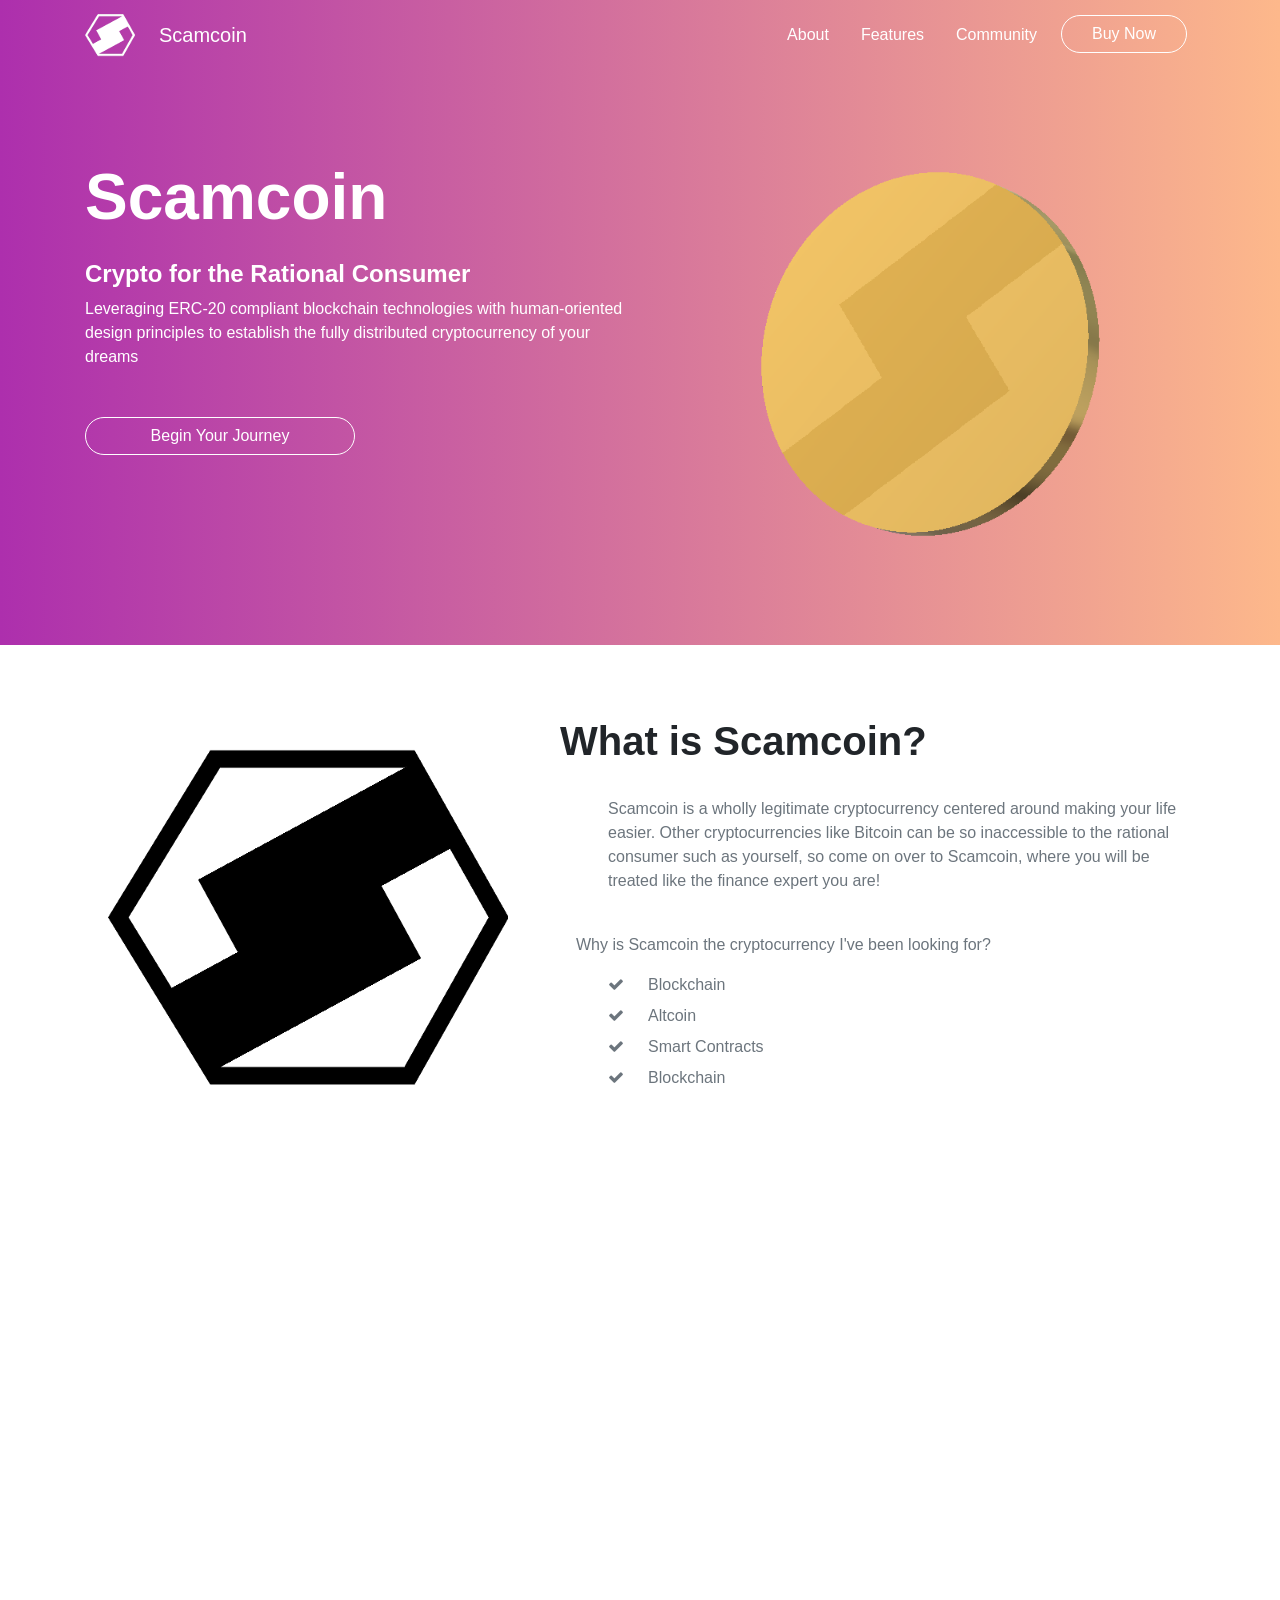
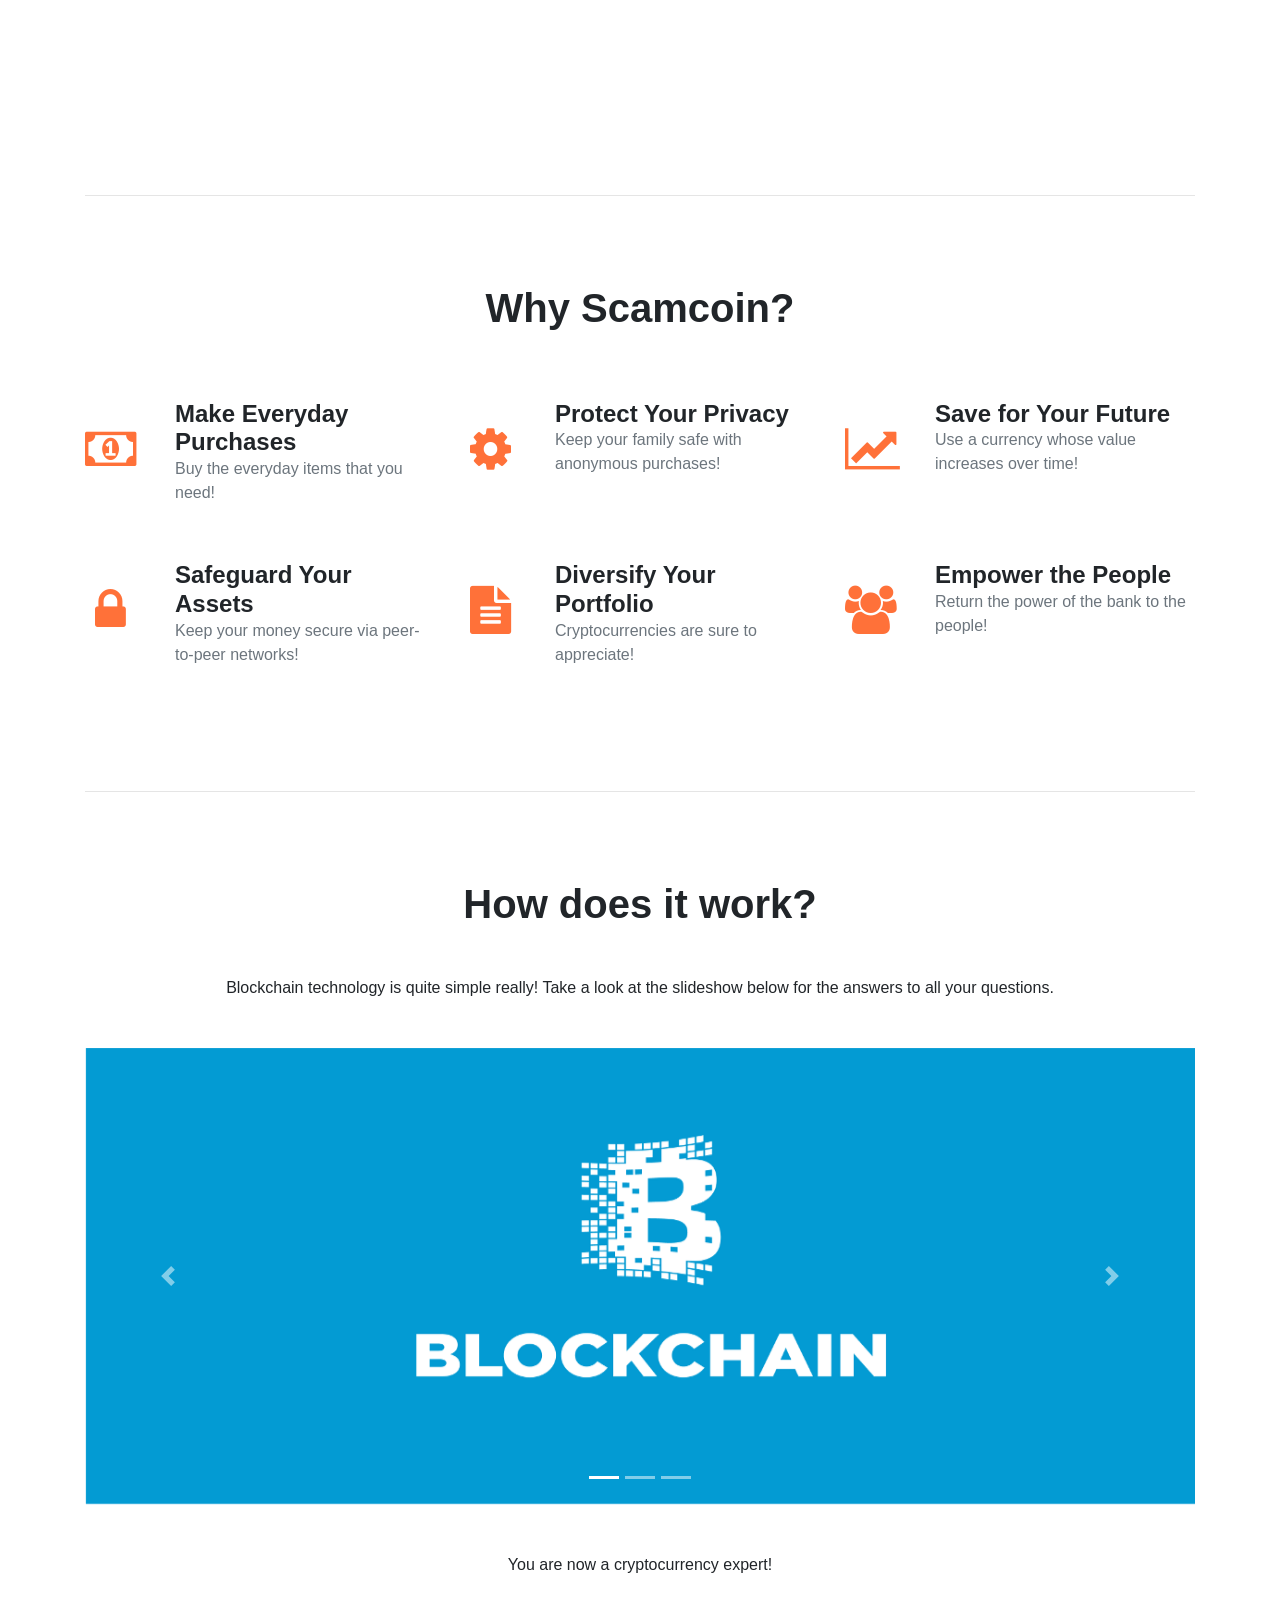
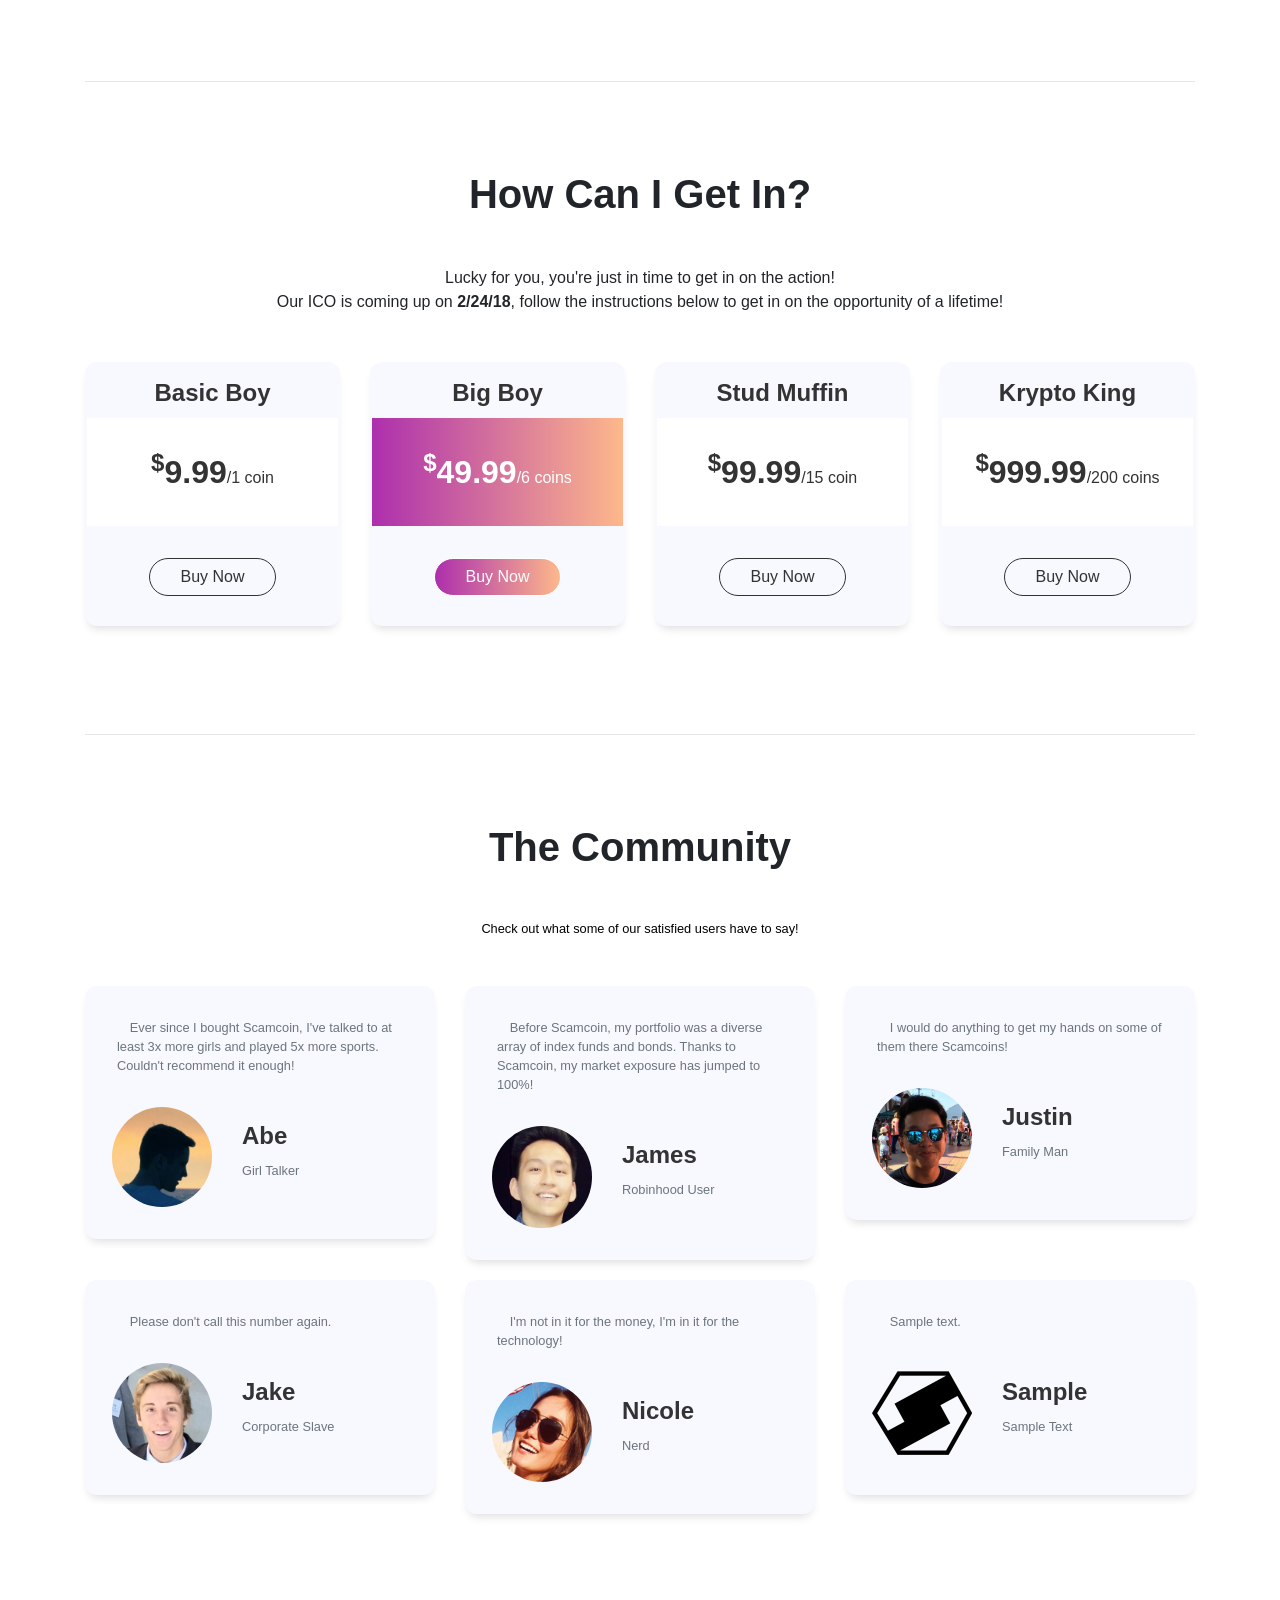
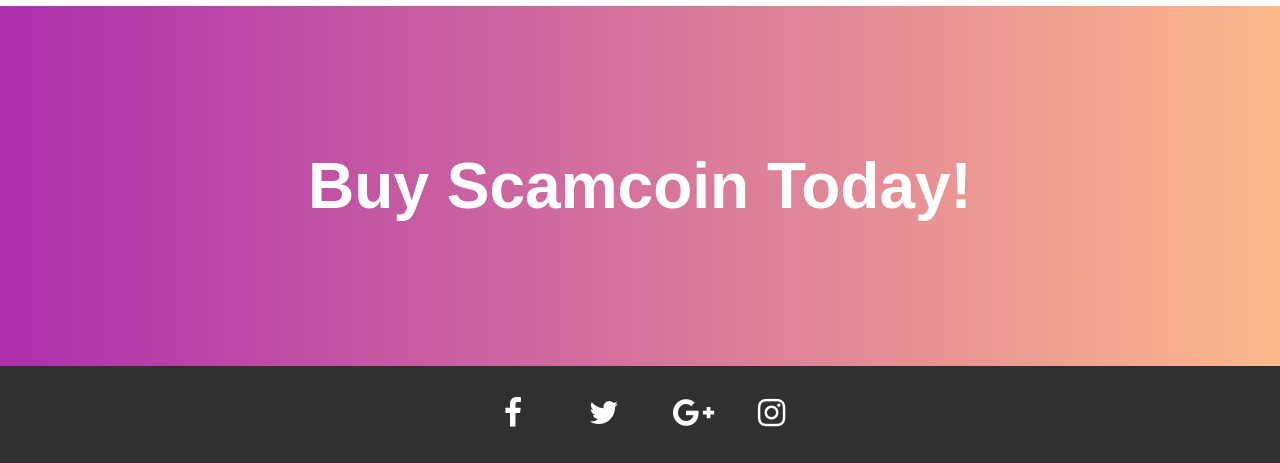
==== index.html @ c5a089b9 "init" ====
<!DOCTYPE html>
<html lang="en">

<head>
	<title>Scamcoin</title>
	<meta name="description" content="A cryptocurrency for the rational consumer"/>
	<meta name="viewport" content="width=device-width, initial-scale=1, maximum-scale=1, user-scalable=no">
	<link href="https://maxcdn.bootstrapcdn.com/bootstrap/4.0.0/css/bootstrap.min.css" rel="stylesheet">
	<link href="https://maxcdn.bootstrapcdn.com/font-awesome/4.7.0/css/font-awesome.min.css" rel="stylesheet">
	<link href="styles/main.css" rel="stylesheet">
</head>

<body>
	<header class="color-change text-white">
		<nav class="color-change navbar navbar-expand-md fixed-top">
			<div class="container">
				<a href="#page-top"><img class="pr-4" src="images/logo.png" alt="scam logo"></a>
				<a class="navbar-brand p-0 text-white" href="#page-top">Scamcoin</a>
				<div class="collapse navbar-collapse">
					<ul class="navbar-nav ml-auto">
						<li class="nav-item mx-2"><a class="nav-link text-white" href="#about">About</a></li>
						<li class="nav-item mx-2"><a class="nav-link text-white" href="#features">Features</a></li>
						<li class="nav-item mx-2"><a class="nav-link text-white" href="#community">Community</a></li>
						<li class="nav-item mx-2"><a class="btn btn-outline-neutral btn-round" href="#ico">Buy Now</a></li>
					</ul>
				</div>
			</div>
		</nav>
		<div id="page-top" class="container section">
			<div class="row navbar-offset">
				<div class="col-lg-6 col-md-12 col-sm-12">
					<h1 class="my-4">Scamcoin</h1>
					<h3>Crypto for the Rational Consumer</h3>
					<p class="py-2">Leveraging ERC-20 compliant blockchain technologies with human-oriented design principles to establish the fully distributed cryptocurrency of your dreams</p>
					<a class="col-lg-6 offset-lg-0 col-md-6 offset-md-3 col-sm-8 offset-sm-2 mt-4 btn btn-outline-neutral btn-round" href="#about">Begin Your Journey</a>
				</div>
				<div class="col-lg-6 col-md-12 col-sm-12">
					<img id="main-img" class="img-fluid" src="images/coin/coin1.png" alt="Image">
				</div>
			</div>
		</div>
	</header>

	<div id="about" class="container section">
		<div class="row">
			<div class="col-md-5 col-sm-12"><img id="logo" class="img-fluid" src="images/logoBlack.png" alt="Logo"/></div>
			<div class="col-md-7 col-sm-12">
				<h2 class="mb-2">What is Scamcoin?</h2>
				<p class="pl-5 pt-4 text-muted">Scamcoin is a wholly legitimate cryptocurrency centered around making your life easier. Other cryptocurrencies like Bitcoin can be so inaccessible to the rational consumer such as yourself, so come on over to Scamcoin, where you will be treated like the finance expert you are!</p>
				<p class="pl-3 pt-4 text-muted">Why is Scamcoin the cryptocurrency I've been looking for?</p>
				<ul class="my-2 pl-5 list-unstyled text-muted">
					<li class="about-list"><i class="fa fa-check pr-4"></i>Blockchain</li>
					<li class="about-list"><i class="fa fa-check pr-4"></i>Altcoin</li>
					<li class="about-list"><i class="fa fa-check pr-4"></i>Smart Contracts</li>
					<li class="about-list"><i class="fa fa-check pr-4"></i>Blockchain</li>
				</ul>
			</div>
		</div>
		<iframe id="promo-vid" width="80%" height="500" src="https://www.youtube.com/embed/GdoDyQt9dW0" frameborder="0" allow="encrypted-media" allowfullscreen></iframe>
	</div>

	<div class="container">
		<hr/>
	</div>

	<div id="features" class="container section">	
		<h2 class="mb-5 text-center">Why Scamcoin?</h2>
		<div class="row">
			<div class="col-lg-4 col-md-6 col-sm-12 use-block">
				<i class="fa fa-money"></i>
				<h4>Make Everyday Purchases</h4>
				<p class="text-muted">Buy the everyday items that you need!</p>
			</div>
			<div class="col-lg-4 col-md-6 col-sm-12 use-block">
				<i class="fa fa-cog"></i>
				<h4>Protect Your Privacy</h4>
				<p class="text-muted">Keep your family safe with anonymous purchases!</p>
			</div>
			<div class="col-lg-4 col-md-6 col-sm-12 use-block">
				<i class="fa fa-line-chart"></i>
				<h4>Save for Your Future</h4>
				<p class="text-muted">Use a currency whose value increases over time!</p>
			</div>
			<div class="col-lg-4 col-md-6 col-sm-12 use-block">
				<i class="fa fa-lock"></i>
				<h4>Safeguard Your Assets</h4>
				<p class="text-muted">Keep your money secure via peer-to-peer networks!</p>
			</div>
			<div class="col-lg-4 col-md-6 col-sm-12 use-block">
				<i class="fa fa-file-text"></i>
				<h4>Diversify Your Portfolio</h4>
				<p class="text-muted">Cryptocurrencies are sure to appreciate!</p>
			</div>
			<div class="col-lg-4 col-md-6 col-sm-12 use-block">
				<i class="fa fa-users"></i>
				<h4>Empower the People</h4>
				<p class="text-muted">Return the power of the bank to the people!</p>
			</div>
		</div>
	</div>

	<div class="container">
		<hr/>
	</div>

	<div class="container section text-center">
		<h2 class="mb-5">How does it work?</h2>
		<p class="mb-5">Blockchain technology is quite simple really! Take a look at the slideshow below for the answers to all your questions.</p>
		<div id="how-it-works-carousel" class="mb-5 carousel slide" data-ride="carousel">
			<ol class="carousel-indicators">
				<li data-target="#how-it-works-carousel" data-slide-to="0" class="active"></li>
				<li data-target="#how-it-works-carousel" data-slide-to="1"></li>
				<li data-target="#how-it-works-carousel" data-slide-to="2"></li>
			</ol>
			<div class="carousel-inner" role="listbox">
				<div class="carousel-item active">
					<img class="d-block w-100" src="images/info3.png" alt="Blockchain"/>
				</div>
				<div class="carousel-item">
					<img class="d-block w-100" src="images/info2.png" alt="Network"/>
				</div>
				<div class="carousel-item">
					<img class="d-block w-100" src="images/info1.png" alt="Handshake"/>
				</div>
			</div>
			<a class="carousel-control-prev" href="#how-it-works-carousel" role="button" data-slide="prev">
				<span class="carousel-control-prev-icon" aria-hidden="true"></span>
				<span class="sr-only">Previous</span>
			</a>
			<a class="carousel-control-next" href="#how-it-works-carousel" role="button" data-slide="next">
				<span class="carousel-control-next-icon" aria-hidden="true"></span>
				<span class="sr-only">Next</span>
			</a>
		</div>
		<p>You are now a cryptocurrency expert!</p>
	</div>

	<div class="container">
		<hr/>
	</div>

	<div id="ico" class="container section">
		<div class="text-center">
			<h2 class="mb-5">How Can I Get In?</h2>
			<p class="mb-5">Lucky for you, you're just in time to get in on the action!<br>Our ICO is coming up on <span style="font-weight:bold">2/24/18</span>, follow the instructions below to get in on the opportunity of a lifetime!</p>
		</div>
		<div class="row">
			<div class="col-lg-3 col-md-6">
				<div class="card text-center">
					<div class="card-body">
						<h5>Basic Boy</h5>
						<div class="price"><sup>$</sup>9.99<small>/1 coin</small></div>
					</div>
					<div class="card-footer">
						<a class="btn btn-outline-default btn-round" href="https://www.ethereum.org/" target="_blank">Buy Now</a>
					</div>
				</div>
			</div>
			<div class="col-lg-3 col-md-6">
				<div class="card text-center">
					<div class="card-body">
						<h5>Big Boy</h5>
						<div class="price recommended-package color-change"><sup>$</sup><span>49.99</span><small>/6 coins</small></div>
					</div>
					<div class="card-footer">
						<a class="btn btn-outline-neutral btn-round recommended-package color-change" class="btn btn-round color-change" href="https://www.ethereum.org/" target="_blank">Buy Now</a>
					</div>
				</div>
			</div>
			<div class="col-lg-3 col-md-6">
				<div class="card text-center">
					<div class="card-body">
						<h5>Stud Muffin</h5>
						<div class="price"><sup>$</sup>99.99<small>/15 coin</small></div>
					</div>
					<div class="card-footer">
						<a class="btn btn-outline-default btn-round" href="https://www.ethereum.org/" target="_blank">Buy Now</a>
					</div>
				</div>
			</div>
			<div class="col-lg-3 col-md-6">
				<div class="card text-center">
					<div class="card-body">
						<h5>Krypto King</h5>
						<div class="price"><sup>$</sup>999.99<small>/200 coins</small></div>
					</div>
					<div class="card-footer">
						<a class="btn btn-outline-default btn-round" href="https://www.ethereum.org/" target="_blank">Buy Now</a>
					</div>
				</div>
			</div>
		</div>
	</div>

	<div class="container">
		<hr/>
	</div>

	<div id="community" class="container section">
		<div class="text-center mb-5">
			<h2 class="mb-5">The Community</h2>
			<p>Check out what some of our satisfied users have to say!</p>
		</div>
		<div class="row">
			<div class="col-sm-12 col-md-6 col-lg-4">
				<div class="card">
					<p class="text-muted">&emsp;Ever since I bought Scamcoin, I've talked to at least 3x more girls and played 5x more sports. Couldn't recommend it enough!</p>
					<div class="row pt-3">
						<div class="col-xs-5"><img class="img-fluid" src="images/abe.png"/></div>
						<div class="col-xs-7">
							<h5>Abe</h5>
							<p class="text-muted">Girl Talker</p>
						</div>
					</div>
				</div>
			</div>
			<div class="col-sm-12 col-md-6 col-lg-4">
				<div class="card">
					<p class="text-muted">&emsp;Before Scamcoin, my portfolio was a diverse array of index funds and bonds. Thanks to Scamcoin, my market exposure has jumped to 100%!</p>
					<div class="row pt-3">
						<div class="col-xs-5"><img class="img-fluid" src="images/james.png"/></div>
						<div class="col-xs-7">
							<h5>James</h5>
							<p class="text-muted">Robinhood User</p>
						</div>
					</div>
				</div>
			</div>
			<div class="col-sm-12 col-md-6 col-lg-4">
				<div class="card">
					<p class="text-muted">&emsp;I would do anything to get my hands on some of them there Scamcoins!</p>
					<div class="row pt-3">
						<div class="col-xs-5"><img class="img-fluid" src="images/justin.png"/></div>
						<div class="col-xs-7">
							<h5>Justin</h5>
							<p class="text-muted">Family Man</p>
						</div>
					</div>
				</div>
			</div>
			<div id="row-buffer"></div>
			<div class="col-sm-12 col-md-6 col-lg-4">
				<div class="card">
					<p class="text-muted">&emsp;Please don't call this number again.</p>
					<div class="row pt-3">
						<div class="col-xs-5"><img class="img-fluid" src="images/jake.png"/></div>
						<div class="col-xs-7">
							<h5>Jake</h5>
							<p class="text-muted">Corporate Slave</p>
						</div>
					</div>
				</div>
			</div>
			<div class="col-sm-12 col-md-6 col-lg-4">
				<div class="card">
					<p class="text-muted">&emsp;I'm not in it for the money, I'm in it for the technology!</p>
					<div class="row pt-3">
						<div class="col-xs-5"><img class="img-fluid" src="images/nicole.png"/></div>
						<div class="col-xs-7">
							<h5>Nicole</h5>
							<p class="text-muted">Nerd</p>
						</div>
					</div>
				</div>
			</div>
			<div class="col-sm-12 col-md-6 col-lg-4">
				<div class="card">
					<p class="text-muted">&emsp;Sample text.</p>
					<div class="row pt-3">
						<div class="col-xs-5"><img class="img-fluid" src="images/logoBlack.png"/></div>
						<div class="col-xs-7">
							<h5>Sample</h5>
							<p class="text-muted">Sample Text</p>
						</div>
					</div>
				</div>
			</div>
		</div>
	</div>

	<div class="color-change">
		<div class="container text-center text-white outro">
			<h1>Buy Scamcoin Today!</h1>
		</div>
	</div>

	<footer>
		<div class="container">
			<div class="row text-center">
				<div class="col-md-12">
					<a class="btn btn-link" href="https://www.facebook.com/" target="_blank"><i class="fa fa-facebook fa-2x" aria-hidden="true"></i></a>
					<a class="btn btn-link" href="https://www.twitter.com/" target="_blank"><i class="fa fa-twitter fa-2x" aria-hidden="true"></i></a>
					<a class="btn btn-link" href="https://www.plus.google.com/" target="_blank"><i class="fa fa-google-plus fa-2x" aria-hidden="true"></i></a>
					<a class="btn btn-link" href="https://www.instagram.com/" target="_blank"><i class="fa fa-instagram fa-2x" aria-hidden="true"></i></a></div>
					<div class="col-md-12">
					</div>
				</div>
			</div>
		</footer>

		<script src="https://ajax.googleapis.com/ajax/libs/jquery/3.3.1/jquery.min.js"></script>
		<script src="https://maxcdn.bootstrapcdn.com/bootstrap/4.0.0/js/bootstrap.bundle.min.js"></script>
		<script src="js/animate.js" type="text/javascript" async></script>

	</body>
	</html>
---- styles/main.css ----
body,
p {
    font-family: "Roboto", sans-serif;
    font-size: 1rem;
    font-weight: 500;
}

h1,
h2,
h3,
h4,
h5 {
    font-family: "Roboto", sans-serif;
    font-weight: 600;
    font-size: 2.5rem;
    margin: 0px;
}

h1 {
    font-size: 4rem;
}

h3,
h4,
h5 {
    font-size: 1.5rem;
}

footer {
    background-color: #303030;
    display: flex;
    justify-content: center;
    /* align horizontal */
    align-items: center;
}

footer .btn {
    color: #fff;
    width: 80px;
    padding: 30px;
}

.btn {
    padding-right: 30px;
    padding-left: 30px;
}

.color-change {
    background: -webkit-linear-gradient(left top, #5634F6, #DB8EC0, #FECAD2);
    /* For Safari 5.1 to 6.0 */
    background: -o-linear-gradient(bottom right, #5634F6, #DB8EC0, #FECAD2);
    /* For Opera 11.1 to 12.0 */
    background: -moz-linear-gradient(bottom right, #5634F6, #DB8EC0, #FECAD2);
    /* For Firefox 3.6 to 15 */
    background: linear-gradient(to bottom right, #5634F6, #DB8EC0, #FECAD2);
}

.section {
    padding-top: 8vh;
    padding-bottom: 8vh;
}

.navbar {
    padding: 10px;
}

.navbar-offset {
    padding-top: 7vh;
}

.use-block {
    margin-top: 20px;
    margin-bottom: 20px;
}

.about-list {
    margin-bottom: 7px;
}

.text-muted {
    font-size: 1rem;
}

.price {
    background-color: #fff;
    font-weight: 600;
    font-size: 2rem;
    padding: 30px 0px 30px 0px;
}

.price small {
    font-size: 1rem;
}

.card .btn {
    color: #333333;
    border-color: #333333;
}

.card-body {
    padding: 2px;
    padding-top:
}

.card-footer {
    padding: 30px 0px 30px 0px;
}

.card h5 {
    padding-top: 15px;
    padding-bottom: 10px;
}

.recommended-package {
    color: #fff !important;
    border-color: #fff !important;
}

.outro {
    height: 40vh;
    display: flex;
    justify-content: center;
    /* align horizontal */
    align-items: center;
}

#logo {
    display: block;
    margin-left: auto;
    margin-right: auto;
    margin-bottom: 50px;
}

#about .fa {
    font-size: 1rem;
    margin-top: 0px;
    margin-right: 0px;
}

#features .fa {
    color: #ff7139;
    float: left;
    margin-right: 40px;
    margin-top: 25px;
    margin-bottom: 25px;
    width: 50px;
    text-align: center;
    font-size: 3rem;
}

#promo-vid {
    display: block;
    margin: 0 auto;
    margin-top: 40px;
}

#community img {
    border-radius: 100%;
    width: 100px;
    height: auto;
}

#community p {
    font-size: 0.8rem;
    color: #000;
}

#community h5 {
    margin-bottom: 0px;
    padding-bottom: 10px;
}

#community .card {
    padding-left: 2rem;
    padding-right: 2rem;
    padding-top: 2rem;
    padding-bottom: 2rem;
    border-radius: 12px;
}

#community img {
    margin-right: 30px;
    margin-left: 10px;
}

/* -------------------- Below from Creative Tim's Paper Kit -------------------- */

.btn-outline-neutral {
    border-color: #FFFFFF;
    color: #FFFFFF;
    opacity: 1;
    filter: alpha(opacity=100);
}

.btn-outline-neutral:hover,
.btn-outline-neutral:focus,
.btn-outline-neutral:active,
.btn-outline-neutral.active,
.open>.btn-outline-neutral.dropdown-toggle {
    background-color: #FFFFFF;
    color: rgba(255, 255, 255, 0.8);
    border-color: #FFFFFF;
}

.btn-outline-neutral:hover .caret,
.btn-outline-neutral:focus .caret,
.btn-outline-neutral:active .caret,
.btn-outline-neutral.active .caret,
.open>.btn-outline-neutral.dropdown-toggle .caret {
    border-top-color: rgba(255, 255, 255, 0.8);
}

.btn-outline-neutral .caret {
    border-top-color: #FFFFFF;
}

.btn-outline-neutral.disabled,
.btn-outline-neutral.disabled:hover,
.btn-outline-neutral.disabled:focus,
.btn-outline-neutral.disabled.focus,
.btn-outline-neutral.disabled:active,
.btn-outline-neutral.disabled.active,
.btn-outline-neutral:disabled,
.btn-outline-neutral:disabled:hover,
.btn-outline-neutral:disabled:focus,
.btn-outline-neutral:disabled.focus,
.btn-outline-neutral:disabled:active,
.btn-outline-neutral:disabled.active,
.btn-outline-neutral[disabled],
.btn-outline-neutral[disabled]:hover,
.btn-outline-neutral[disabled]:focus,
.btn-outline-neutral[disabled].focus,
.btn-outline-neutral[disabled]:active,
.btn-outline-neutral[disabled].active,
fieldset[disabled] .btn-outline-neutral,
fieldset[disabled] .btn-outline-neutral:hover,
fieldset[disabled] .btn-outline-neutral:focus,
fieldset[disabled] .btn-outline-neutral.focus,
fieldset[disabled] .btn-outline-neutral:active,
fieldset[disabled] .btn-outline-neutral.active {
    background-color: transparent;
    border-color: #FFFFFF;
}

.btn-outline-neutral:hover,
.btn-outline-neutral:focus {
    color: #403D39;
    background-color: #FFFFFF;
}

.btn-round {
    border-radius: 30px;
}

.btn-outline-default {
    border-color: #66615B;
    color: #66615B;
    opacity: 1;
    filter: alpha(opacity=100);
}

.btn-outline-default:hover,
.btn-outline-default:focus,
.btn-outline-default:active,
.btn-outline-default.active,
.open>.btn-outline-default.dropdown-toggle {
    background-color: #66615B;
    color: rgba(255, 255, 255, 0.8);
    border-color: #66615B;
}

.btn-outline-default:hover .caret,
.btn-outline-default:focus .caret,
.btn-outline-default:active .caret,
.btn-outline-default.active .caret,
.open>.btn-outline-default.dropdown-toggle .caret {
    border-top-color: rgba(255, 255, 255, 0.8);
}

.card {
    border-radius: 12px;
    box-shadow: 0 6px 10px -4px rgba(0, 0, 0, 0.15);
    background-color: #F8F8FF;
    color: #333333;
    margin-bottom: 20px;
    position: relative;
    z-index: 1;
    border: 0 none;
    -webkit-transition: transform 300ms cubic-bezier(0.34, 2, 0.6, 1), box-shadow 200ms ease;
    -moz-transition: transform 300ms cubic-bezier(0.34, 2, 0.6, 1), box-shadow 200ms ease;
    -o-transition: transform 300ms cubic-bezier(0.34, 2, 0.6, 1), box-shadow 200ms ease;
    -ms-transition: transform 300ms cubic-bezier(0.34, 2, 0.6, 1), box-shadow 200ms ease;
    transition: transform 300ms cubic-bezier(0.34, 2, 0.6, 1), box-shadow 200ms ease;
}

.card:not(.card-plain):hover {
    box-shadow: 0px 12px 19px -7px rgba(0, 0, 0, 0.3);
    transform: translateY(-10px);
    -webkit-transform: translateY(-10px);
    -ms-transform: translateY(-10px);
    -moz-transform: translateY(-10px);
}

.card .card-footer {
    background: transparent;
    border-top: 0 none;
}
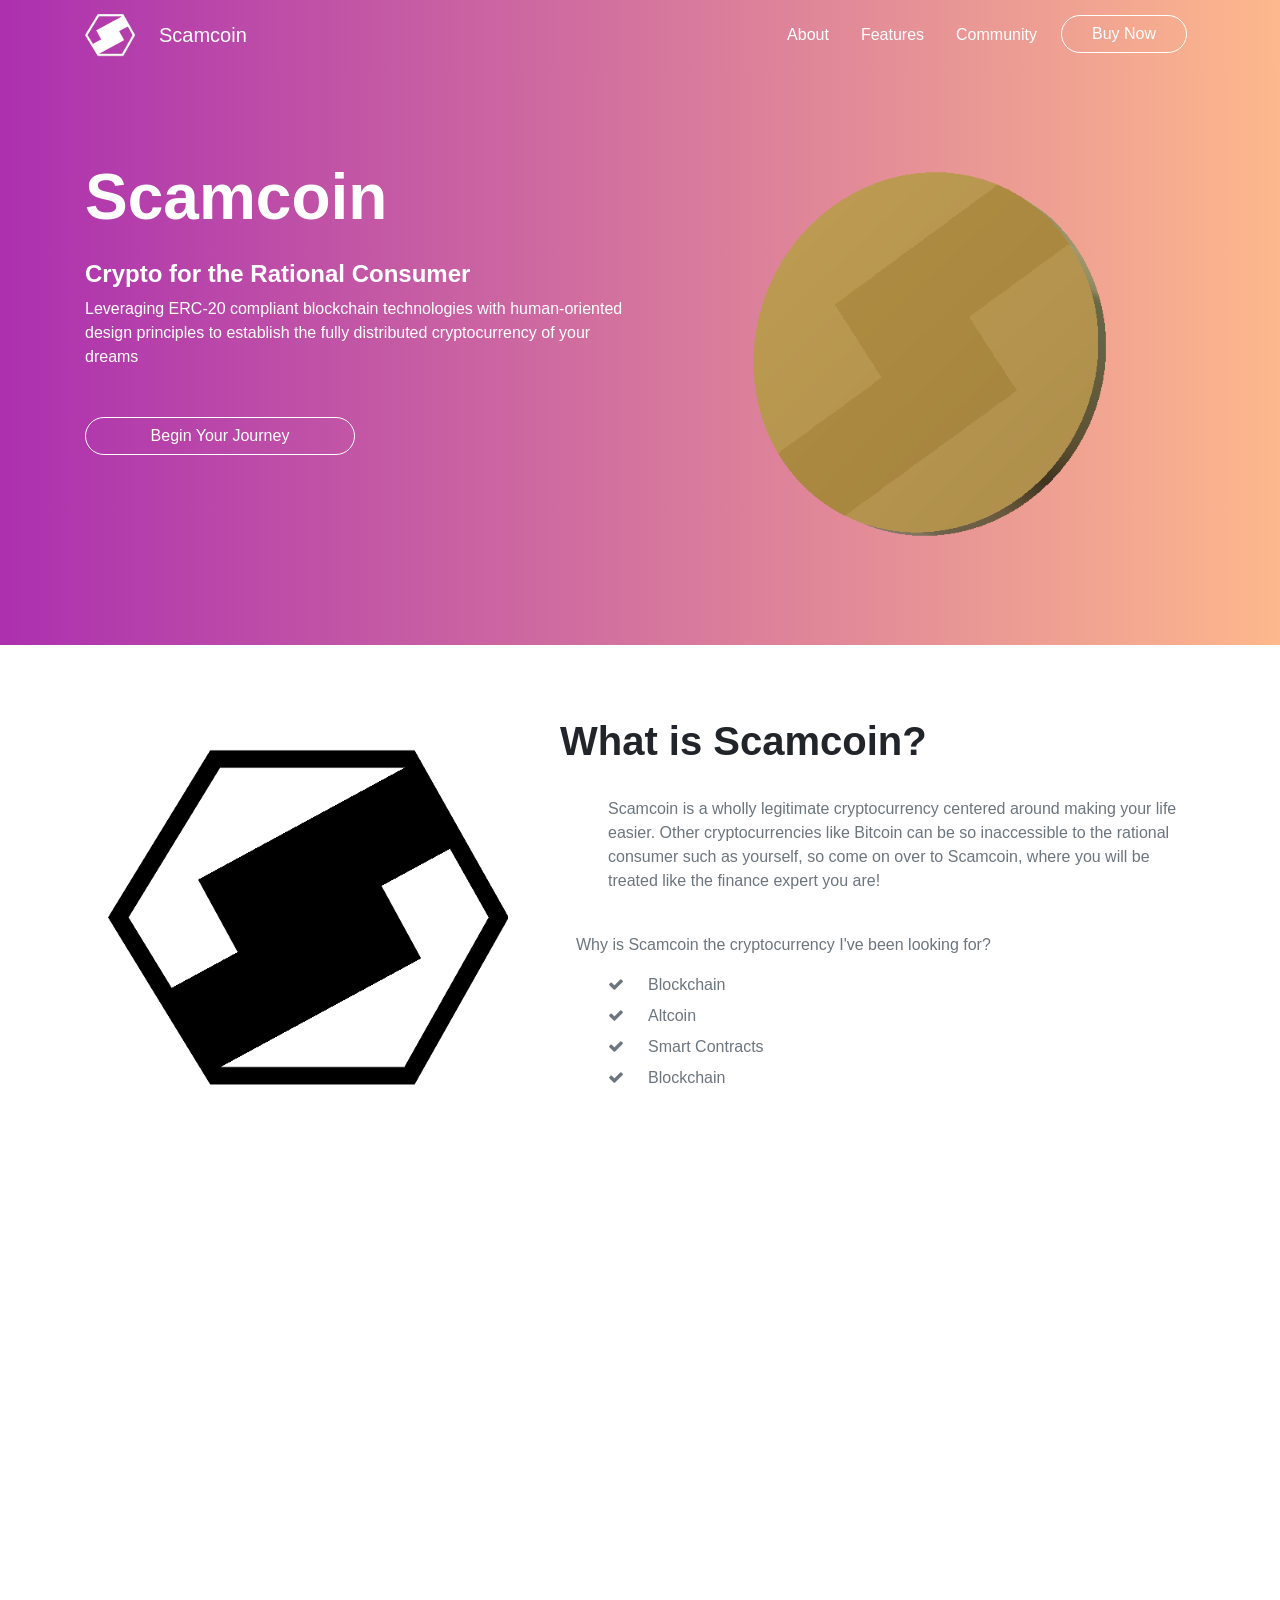
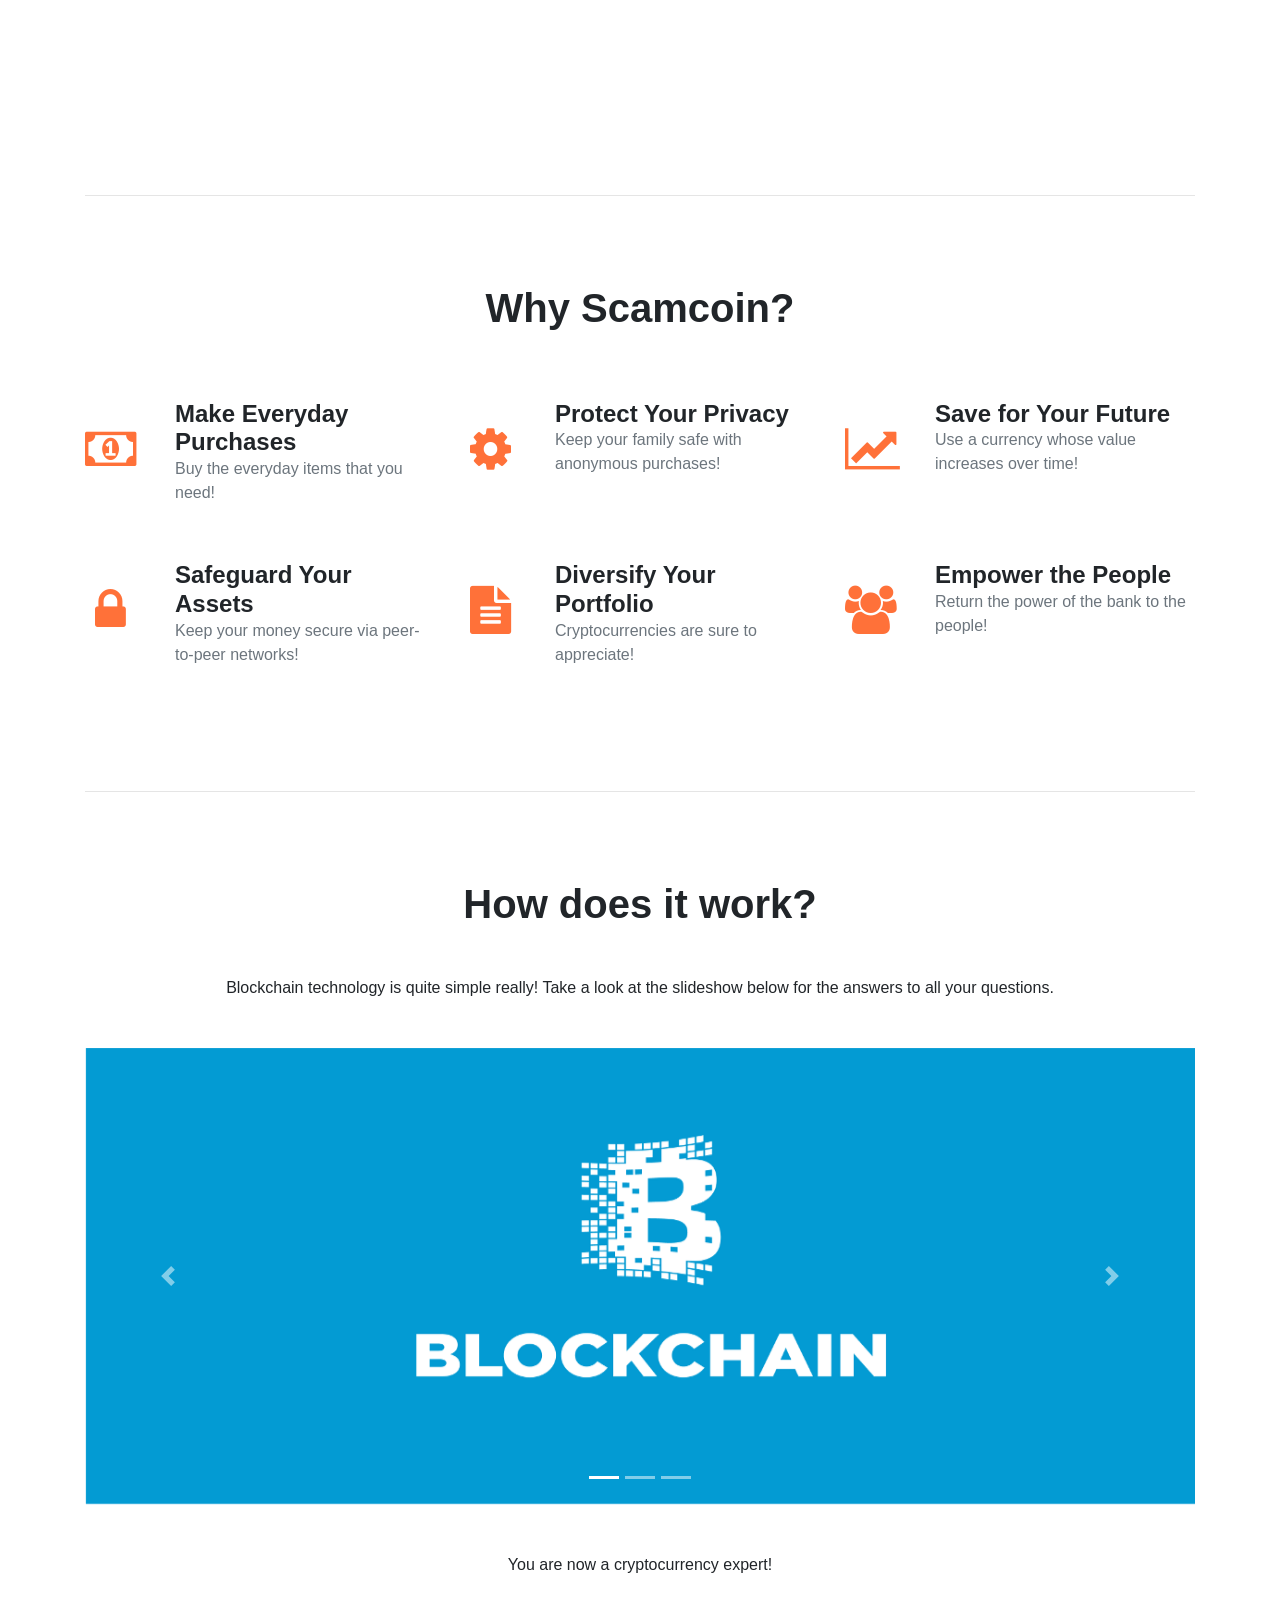
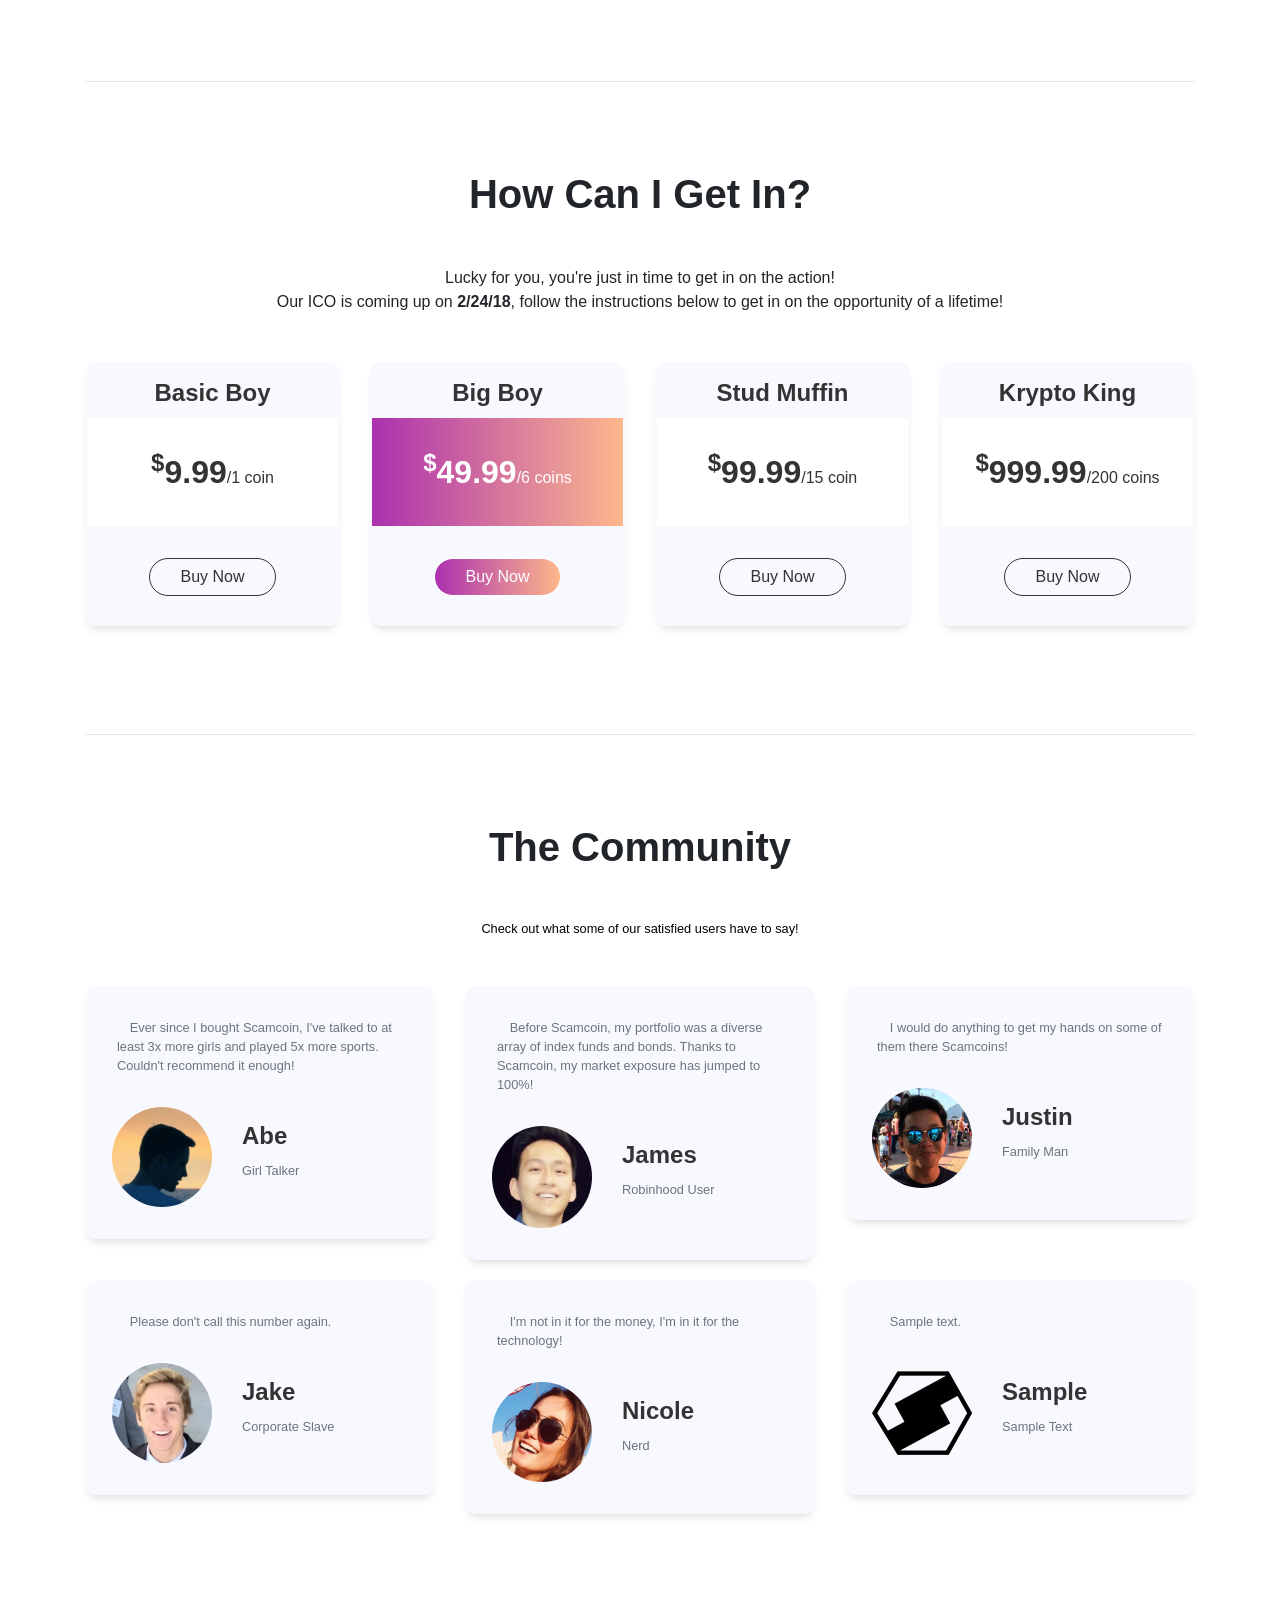
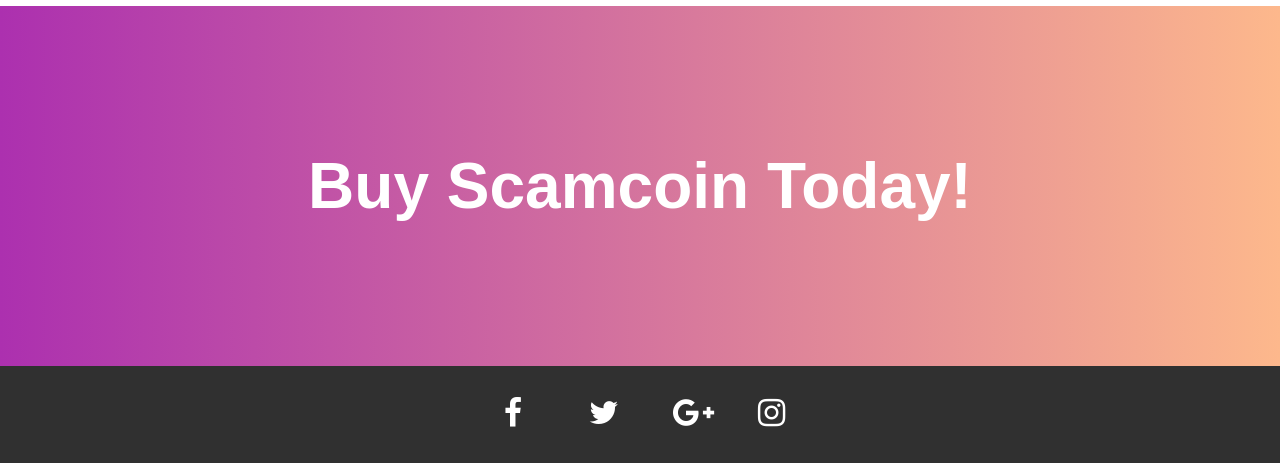
==== commit e5496a49: "page section rename" ====
--- a/index.html
+++ b/index.html
@@ -14,8 +14,8 @@
 	<header class="color-change text-white">
 		<nav class="color-change navbar navbar-expand-md fixed-top">
 			<div class="container">
-				<a href="#page-top"><img class="pr-4" src="images/logo.png" alt="scam logo"></a>
-				<a class="navbar-brand p-0 text-white" href="#page-top">Scamcoin</a>
+				<a href="#home"><img class="pr-4" src="images/logo.png" alt="scam logo"></a>
+				<a class="navbar-brand p-0 text-white" href="#home">Scamcoin</a>
 				<div class="collapse navbar-collapse">
 					<ul class="navbar-nav ml-auto">
 						<li class="nav-item mx-2"><a class="nav-link text-white" href="#about">About</a></li>
@@ -26,7 +26,7 @@
 				</div>
 			</div>
 		</nav>
-		<div id="page-top" class="container section">
+		<div id="home" class="container section">
 			<div class="row navbar-offset">
 				<div class="col-lg-6 col-md-12 col-sm-12">
 					<h1 class="my-4">Scamcoin</h1>
--- a/styles/main.css
+++ b/styles/main.css
@@ -1,177 +1,168 @@
-body,
-p {
-    font-family: "Roboto", sans-serif;
-    font-size: 1rem;
-    font-weight: 500;
-}
-
-h1,
-h2,
-h3,
-h4,
-h5 {
-    font-family: "Roboto", sans-serif;
-    font-weight: 600;
-    font-size: 2.5rem;
-    margin: 0px;
+body, p {
+ 	font-family: "Roboto", sans-serif;
+ 	font-size: 1rem;
+  	font-weight: 500;
+}
+
+h1, h2, h3, h4, h5 {
+	font-family: "Roboto", sans-serif;
+	font-weight: 600;
+	font-size: 2.5rem;
+	margin: 0px;
 }
 
 h1 {
-    font-size: 4rem;
-}
-
-h3,
-h4,
-h5 {
-    font-size: 1.5rem;
+	font-size: 4rem;
+}
+
+h3, h4, h5 {
+	font-size: 1.5rem;
 }
 
 footer {
-    background-color: #303030;
-    display: flex;
-    justify-content: center;
-    /* align horizontal */
-    align-items: center;
+	background-color: #303030;
+	display: flex;
+	justify-content: center;
+	align-items: center;
 }
 
 footer .btn {
-    color: #fff;
-    width: 80px;
-    padding: 30px;
+	color: #fff;
+	width: 80px;
+	padding: 30px;
 }
 
 .btn {
-    padding-right: 30px;
-    padding-left: 30px;
+	padding-right: 30px;
+	padding-left: 30px;
 }
 
 .color-change {
-    background: -webkit-linear-gradient(left top, #5634F6, #DB8EC0, #FECAD2);
-    /* For Safari 5.1 to 6.0 */
-    background: -o-linear-gradient(bottom right, #5634F6, #DB8EC0, #FECAD2);
-    /* For Opera 11.1 to 12.0 */
-    background: -moz-linear-gradient(bottom right, #5634F6, #DB8EC0, #FECAD2);
-    /* For Firefox 3.6 to 15 */
-    background: linear-gradient(to bottom right, #5634F6, #DB8EC0, #FECAD2);
+	background: -webkit-linear-gradient(left top, #5634F6, #DB8EC0, #FECAD2);
+	/* For Safari 5.1 to 6.0 */
+	background: -o-linear-gradient(bottom right, #5634F6, #DB8EC0, #FECAD2);
+	/* For Opera 11.1 to 12.0 */
+	background: -moz-linear-gradient(bottom right, #5634F6, #DB8EC0, #FECAD2);
+	/* For Firefox 3.6 to 15 */
+	background: linear-gradient(to bottom right, #5634F6, #DB8EC0, #FECAD2);
 }
 
 .section {
-    padding-top: 8vh;
-    padding-bottom: 8vh;
+	padding-top: 8vh;
+	padding-bottom: 8vh;
 }
 
 .navbar {
-    padding: 10px;
+	padding: 10px;
 }
 
 .navbar-offset {
-    padding-top: 7vh;
+	padding-top: 7vh;
 }
 
 .use-block {
-    margin-top: 20px;
-    margin-bottom: 20px;
+	margin-top: 20px;
+	margin-bottom: 20px;
 }
 
 .about-list {
-    margin-bottom: 7px;
+	margin-bottom: 7px;
 }
 
 .text-muted {
-    font-size: 1rem;
+	font-size: 1rem;
 }
 
 .price {
-    background-color: #fff;
-    font-weight: 600;
-    font-size: 2rem;
-    padding: 30px 0px 30px 0px;
+	background-color: #fff;
+	font-weight: 600;
+	font-size: 2rem;
+	padding: 30px 0px 30px 0px;
 }
 
 .price small {
-    font-size: 1rem;
+	font-size: 1rem;
 }
 
 .card .btn {
-    color: #333333;
-    border-color: #333333;
+	color: #333333;
+	border-color: #333333;
 }
 
 .card-body {
-    padding: 2px;
-    padding-top:
+	padding: 2px;
+	padding-top: 
 }
 
 .card-footer {
-    padding: 30px 0px 30px 0px;
+	padding: 30px 0px 30px 0px;
 }
 
 .card h5 {
-    padding-top: 15px;
-    padding-bottom: 10px;
+	padding-top: 15px;
+	padding-bottom: 10px;
 }
 
 .recommended-package {
-    color: #fff !important;
-    border-color: #fff !important;
+	color: #fff !important;
+	border-color: #fff !important;
 }
 
 .outro {
-    height: 40vh;
-    display: flex;
-    justify-content: center;
-    /* align horizontal */
-    align-items: center;
+	height: 40vh;
+	display: flex;
+	justify-content: center;
+	align-items: center;
 }
 
 #logo {
-    display: block;
+	display: block;
     margin-left: auto;
     margin-right: auto;
     margin-bottom: 50px;
 }
 
 #about .fa {
-    font-size: 1rem;
-    margin-top: 0px;
-    margin-right: 0px;
+	font-size: 1rem;
+	margin-top: 0px;
+	margin-right: 0px;
 }
 
 #features .fa {
-    color: #ff7139;
-    float: left;
-    margin-right: 40px;
-    margin-top: 25px;
-    margin-bottom: 25px;
-    width: 50px;
-    text-align: center;
-    font-size: 3rem;
+	color: #ff7139;
+	float: left;
+	margin-right: 40px;
+	margin-top: 25px;
+	margin-bottom: 25px;
+	width: 50px;
+	text-align: center;
+	font-size: 3rem;
 }
 
 #promo-vid {
-    display: block;
-    margin: 0 auto;
-    margin-top: 40px;
+  display: block;
+  margin: 0 auto;
+  margin-top: 40px;
 }
 
 #community img {
-    border-radius: 100%;
-    width: 100px;
-    height: auto;
+	border-radius: 100%;
+	width: 100px;
+	height: auto;
 }
 
 #community p {
-    font-size: 0.8rem;
-    color: #000;
+	font-size: 0.8rem;
+	color: #000;
 }
 
 #community h5 {
-    margin-bottom: 0px;
-    padding-bottom: 10px;
+	margin-bottom: 0px;
+	padding-bottom: 10px;
 }
 
 #community .card {
-    padding-left: 2rem;
+	padding-left: 2rem;
     padding-right: 2rem;
     padding-top: 2rem;
     padding-bottom: 2rem;
@@ -179,129 +170,81 @@
 }
 
 #community img {
-    margin-right: 30px;
-    margin-left: 10px;
+	margin-right: 30px;
+	margin-left: 10px;
 }
 
 /* -------------------- Below from Creative Tim's Paper Kit -------------------- */
-
 .btn-outline-neutral {
-    border-color: #FFFFFF;
-    color: #FFFFFF;
-    opacity: 1;
-    filter: alpha(opacity=100);
-}
-
-.btn-outline-neutral:hover,
-.btn-outline-neutral:focus,
-.btn-outline-neutral:active,
-.btn-outline-neutral.active,
-.open>.btn-outline-neutral.dropdown-toggle {
-    background-color: #FFFFFF;
-    color: rgba(255, 255, 255, 0.8);
-    border-color: #FFFFFF;
-}
-
-.btn-outline-neutral:hover .caret,
-.btn-outline-neutral:focus .caret,
-.btn-outline-neutral:active .caret,
-.btn-outline-neutral.active .caret,
-.open>.btn-outline-neutral.dropdown-toggle .caret {
-    border-top-color: rgba(255, 255, 255, 0.8);
-}
-
+  border-color: #FFFFFF;
+  color: #FFFFFF;
+  opacity: 1;
+  filter: alpha(opacity=100);
+}
+
+.btn-outline-neutral:hover, .btn-outline-neutral:focus, .btn-outline-neutral:active, .btn-outline-neutral.active, .open > .btn-outline-neutral.dropdown-toggle {
+  background-color: #FFFFFF;
+  color: rgba(255, 255, 255, 0.8);
+  border-color: #FFFFFF;
+}
+.btn-outline-neutral:hover .caret, .btn-outline-neutral:focus .caret, .btn-outline-neutral:active .caret, .btn-outline-neutral.active .caret, .open > .btn-outline-neutral.dropdown-toggle .caret {
+  border-top-color: rgba(255, 255, 255, 0.8);
+}
 .btn-outline-neutral .caret {
-    border-top-color: #FFFFFF;
-}
-
-.btn-outline-neutral.disabled,
-.btn-outline-neutral.disabled:hover,
-.btn-outline-neutral.disabled:focus,
-.btn-outline-neutral.disabled.focus,
-.btn-outline-neutral.disabled:active,
-.btn-outline-neutral.disabled.active,
-.btn-outline-neutral:disabled,
-.btn-outline-neutral:disabled:hover,
-.btn-outline-neutral:disabled:focus,
-.btn-outline-neutral:disabled.focus,
-.btn-outline-neutral:disabled:active,
-.btn-outline-neutral:disabled.active,
-.btn-outline-neutral[disabled],
-.btn-outline-neutral[disabled]:hover,
-.btn-outline-neutral[disabled]:focus,
-.btn-outline-neutral[disabled].focus,
-.btn-outline-neutral[disabled]:active,
-.btn-outline-neutral[disabled].active,
-fieldset[disabled] .btn-outline-neutral,
-fieldset[disabled] .btn-outline-neutral:hover,
-fieldset[disabled] .btn-outline-neutral:focus,
-fieldset[disabled] .btn-outline-neutral.focus,
-fieldset[disabled] .btn-outline-neutral:active,
-fieldset[disabled] .btn-outline-neutral.active {
-    background-color: transparent;
-    border-color: #FFFFFF;
-}
-
-.btn-outline-neutral:hover,
-.btn-outline-neutral:focus {
-    color: #403D39;
-    background-color: #FFFFFF;
-}
-
+  border-top-color: #FFFFFF;
+}
+.btn-outline-neutral.disabled, .btn-outline-neutral.disabled:hover, .btn-outline-neutral.disabled:focus, .btn-outline-neutral.disabled.focus, .btn-outline-neutral.disabled:active, .btn-outline-neutral.disabled.active, .btn-outline-neutral:disabled, .btn-outline-neutral:disabled:hover, .btn-outline-neutral:disabled:focus, .btn-outline-neutral:disabled.focus, .btn-outline-neutral:disabled:active, .btn-outline-neutral:disabled.active, .btn-outline-neutral[disabled], .btn-outline-neutral[disabled]:hover, .btn-outline-neutral[disabled]:focus, .btn-outline-neutral[disabled].focus, .btn-outline-neutral[disabled]:active, .btn-outline-neutral[disabled].active, fieldset[disabled] .btn-outline-neutral, fieldset[disabled] .btn-outline-neutral:hover, fieldset[disabled] .btn-outline-neutral:focus, fieldset[disabled] .btn-outline-neutral.focus, fieldset[disabled] .btn-outline-neutral:active, fieldset[disabled] .btn-outline-neutral.active {
+  background-color: transparent;
+  border-color: #FFFFFF;
+}
+.btn-outline-neutral:hover, .btn-outline-neutral:focus {
+  color: #403D39;
+  background-color: #FFFFFF;
+}
 .btn-round {
-    border-radius: 30px;
+  border-radius: 30px;
 }
 
 .btn-outline-default {
-    border-color: #66615B;
-    color: #66615B;
-    opacity: 1;
-    filter: alpha(opacity=100);
-}
-
-.btn-outline-default:hover,
-.btn-outline-default:focus,
-.btn-outline-default:active,
-.btn-outline-default.active,
-.open>.btn-outline-default.dropdown-toggle {
-    background-color: #66615B;
-    color: rgba(255, 255, 255, 0.8);
-    border-color: #66615B;
-}
-
-.btn-outline-default:hover .caret,
-.btn-outline-default:focus .caret,
-.btn-outline-default:active .caret,
-.btn-outline-default.active .caret,
-.open>.btn-outline-default.dropdown-toggle .caret {
-    border-top-color: rgba(255, 255, 255, 0.8);
+  border-color: #66615B;
+  color: #66615B;
+  opacity: 1;
+  filter: alpha(opacity=100);
+}
+.btn-outline-default:hover, .btn-outline-default:focus, .btn-outline-default:active, .btn-outline-default.active, .open > .btn-outline-default.dropdown-toggle {
+  background-color: #66615B;
+  color: rgba(255, 255, 255, 0.8);
+  border-color: #66615B;
+}
+.btn-outline-default:hover .caret, .btn-outline-default:focus .caret, .btn-outline-default:active .caret, .btn-outline-default.active .caret, .open > .btn-outline-default.dropdown-toggle .caret {
+  border-top-color: rgba(255, 255, 255, 0.8);
 }
 
 .card {
-    border-radius: 12px;
-    box-shadow: 0 6px 10px -4px rgba(0, 0, 0, 0.15);
-    background-color: #F8F8FF;
-    color: #333333;
-    margin-bottom: 20px;
-    position: relative;
-    z-index: 1;
-    border: 0 none;
-    -webkit-transition: transform 300ms cubic-bezier(0.34, 2, 0.6, 1), box-shadow 200ms ease;
-    -moz-transition: transform 300ms cubic-bezier(0.34, 2, 0.6, 1), box-shadow 200ms ease;
-    -o-transition: transform 300ms cubic-bezier(0.34, 2, 0.6, 1), box-shadow 200ms ease;
-    -ms-transition: transform 300ms cubic-bezier(0.34, 2, 0.6, 1), box-shadow 200ms ease;
-    transition: transform 300ms cubic-bezier(0.34, 2, 0.6, 1), box-shadow 200ms ease;
+  border-radius: 12px;
+  box-shadow: 0 6px 10px -4px rgba(0, 0, 0, 0.15);
+  background-color: #F8F8FF;
+  color: #333333;
+  margin-bottom: 20px;
+  position: relative;
+  z-index: 1;
+  border: 0 none;
+  -webkit-transition: transform 300ms cubic-bezier(0.34, 2, 0.6, 1), box-shadow 200ms ease;
+  -moz-transition: transform 300ms cubic-bezier(0.34, 2, 0.6, 1), box-shadow 200ms ease;
+  -o-transition: transform 300ms cubic-bezier(0.34, 2, 0.6, 1), box-shadow 200ms ease;
+  -ms-transition: transform 300ms cubic-bezier(0.34, 2, 0.6, 1), box-shadow 200ms ease;
+  transition: transform 300ms cubic-bezier(0.34, 2, 0.6, 1), box-shadow 200ms ease;
 }
 
 .card:not(.card-plain):hover {
-    box-shadow: 0px 12px 19px -7px rgba(0, 0, 0, 0.3);
-    transform: translateY(-10px);
-    -webkit-transform: translateY(-10px);
-    -ms-transform: translateY(-10px);
-    -moz-transform: translateY(-10px);
+  box-shadow: 0px 12px 19px -7px rgba(0, 0, 0, 0.3);
+  transform: translateY(-10px);
+  -webkit-transform: translateY(-10px);
+  -ms-transform: translateY(-10px);
+  -moz-transform: translateY(-10px);
 }
 
 .card .card-footer {
-    background: transparent;
-    border-top: 0 none;
+  background: transparent;
+  border-top: 0 none;
 }
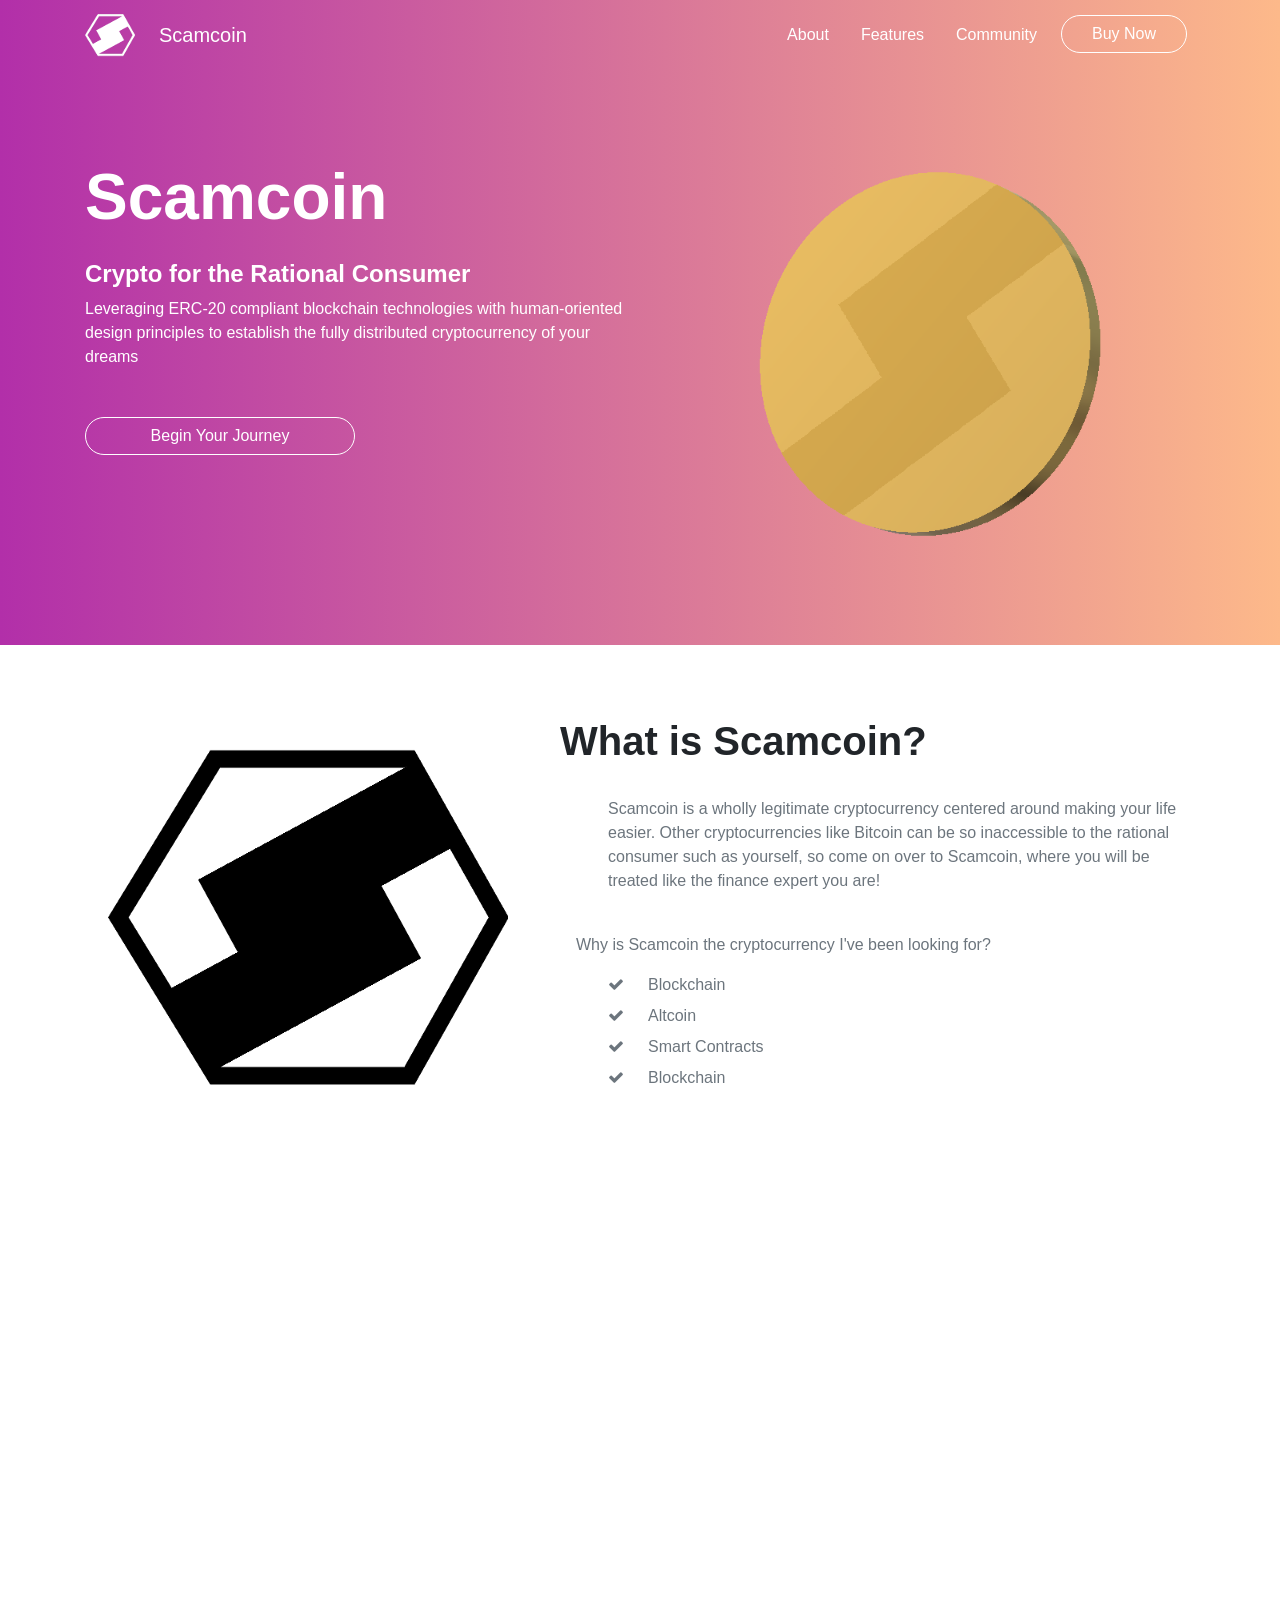
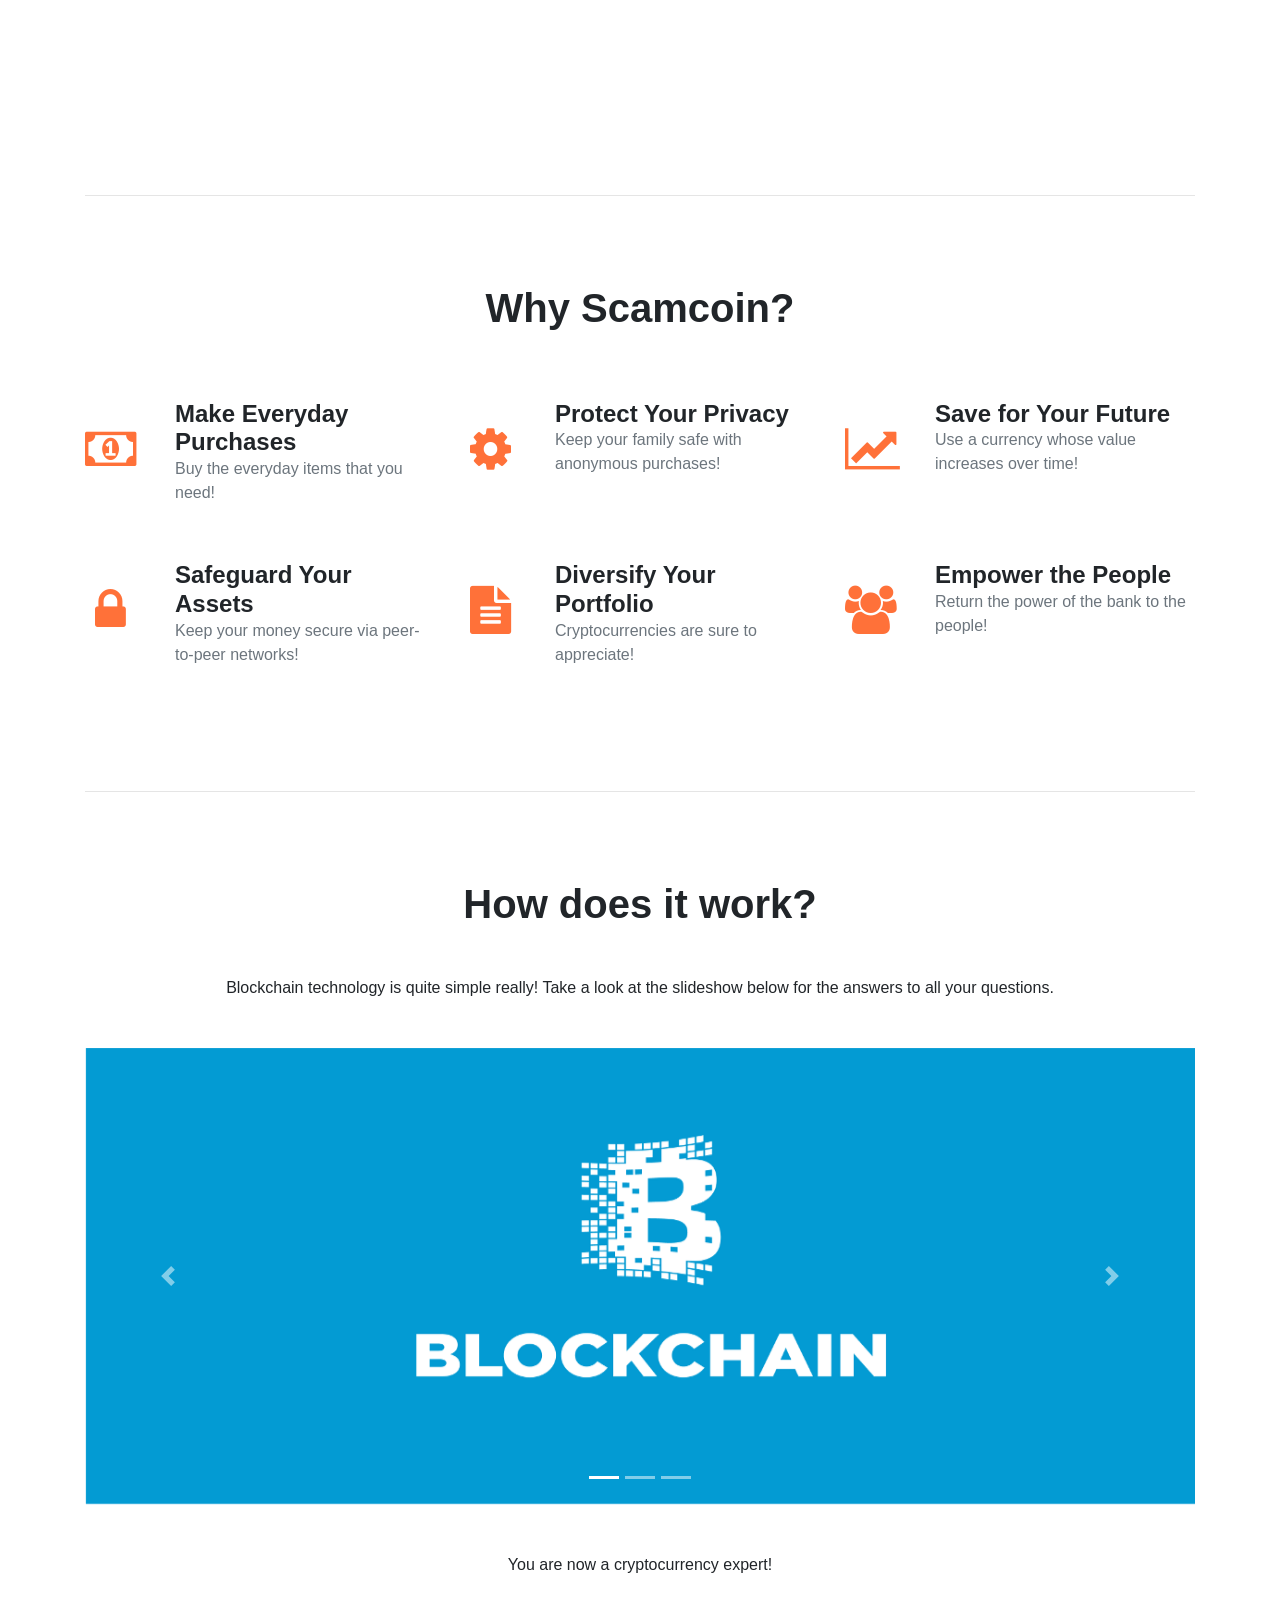
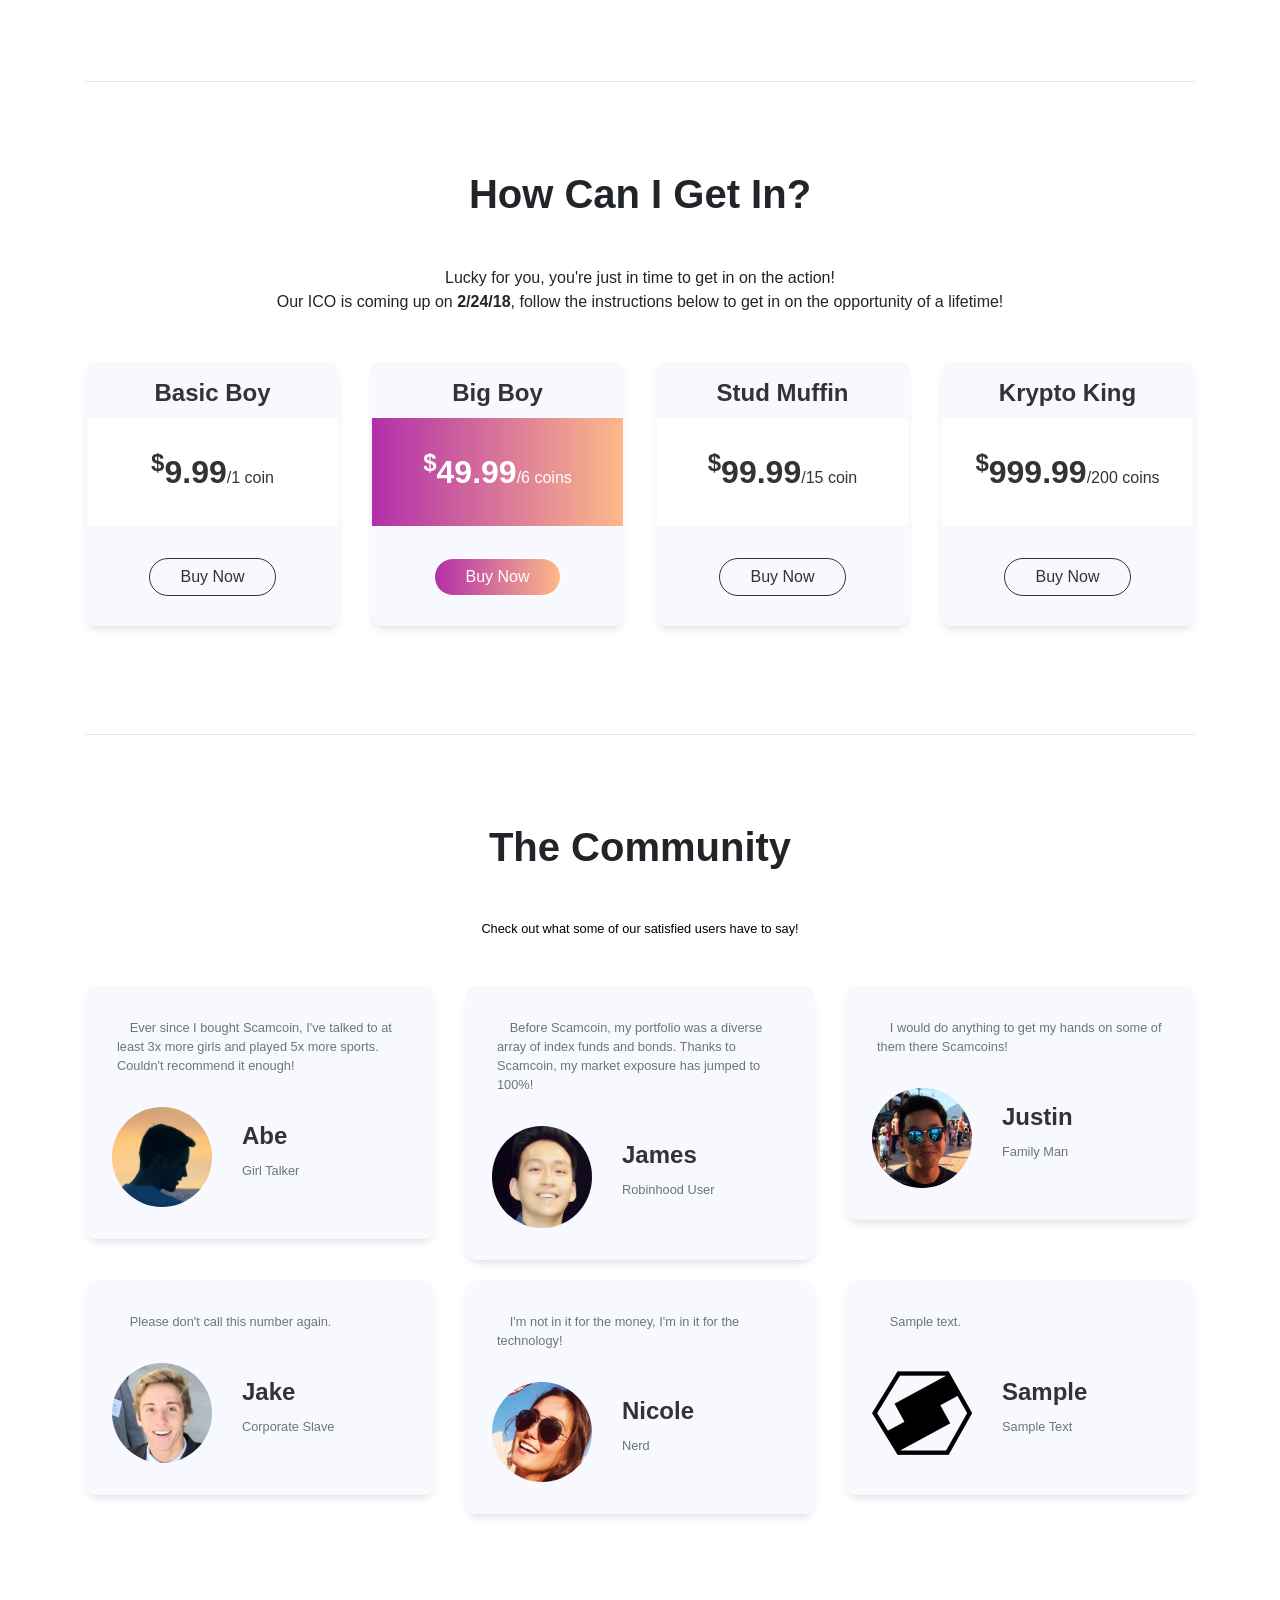
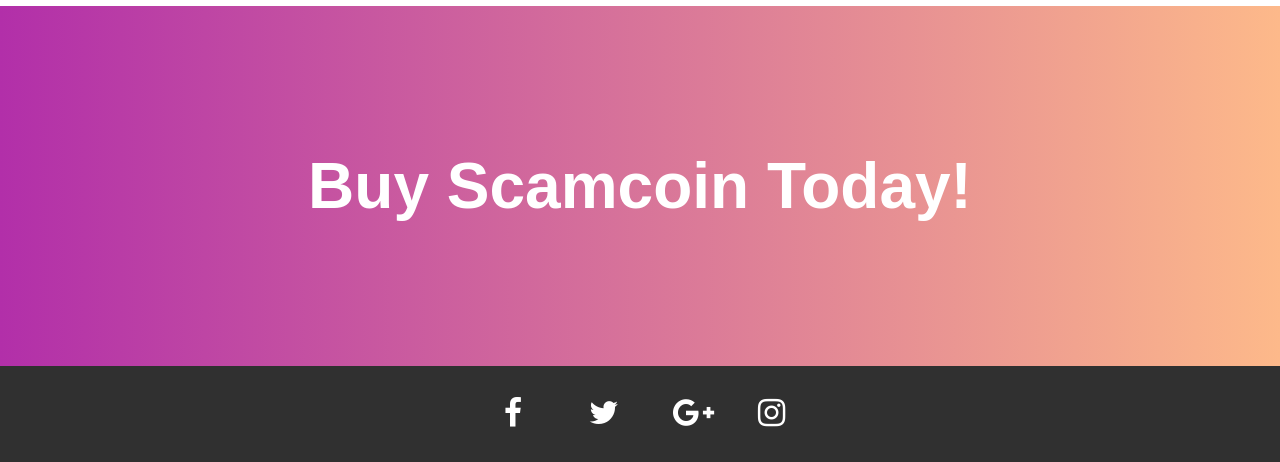
==== commit 00422e99: "removed extra div" ====
--- a/index.html
+++ b/index.html
@@ -291,16 +291,15 @@
 					<a class="btn btn-link" href="https://www.facebook.com/" target="_blank"><i class="fa fa-facebook fa-2x" aria-hidden="true"></i></a>
 					<a class="btn btn-link" href="https://www.twitter.com/" target="_blank"><i class="fa fa-twitter fa-2x" aria-hidden="true"></i></a>
 					<a class="btn btn-link" href="https://www.plus.google.com/" target="_blank"><i class="fa fa-google-plus fa-2x" aria-hidden="true"></i></a>
-					<a class="btn btn-link" href="https://www.instagram.com/" target="_blank"><i class="fa fa-instagram fa-2x" aria-hidden="true"></i></a></div>
-					<div class="col-md-12">
-					</div>
-				</div>
-			</div>
-		</footer>
-
-		<script src="https://ajax.googleapis.com/ajax/libs/jquery/3.3.1/jquery.min.js"></script>
-		<script src="https://maxcdn.bootstrapcdn.com/bootstrap/4.0.0/js/bootstrap.bundle.min.js"></script>
-		<script src="js/animate.js" type="text/javascript" async></script>
-
-	</body>
-	</html>+					<a class="btn btn-link" href="https://www.instagram.com/" target="_blank"><i class="fa fa-instagram fa-2x" aria-hidden="true"></i></a>
+				</div>
+			</div>
+		</div>
+	</footer>
+
+	<script src="https://ajax.googleapis.com/ajax/libs/jquery/3.3.1/jquery.min.js"></script>
+	<script src="https://maxcdn.bootstrapcdn.com/bootstrap/4.0.0/js/bootstrap.bundle.min.js"></script>
+	<script src="js/animate.js" type="text/javascript" async></script>
+
+</body>
+</html>
